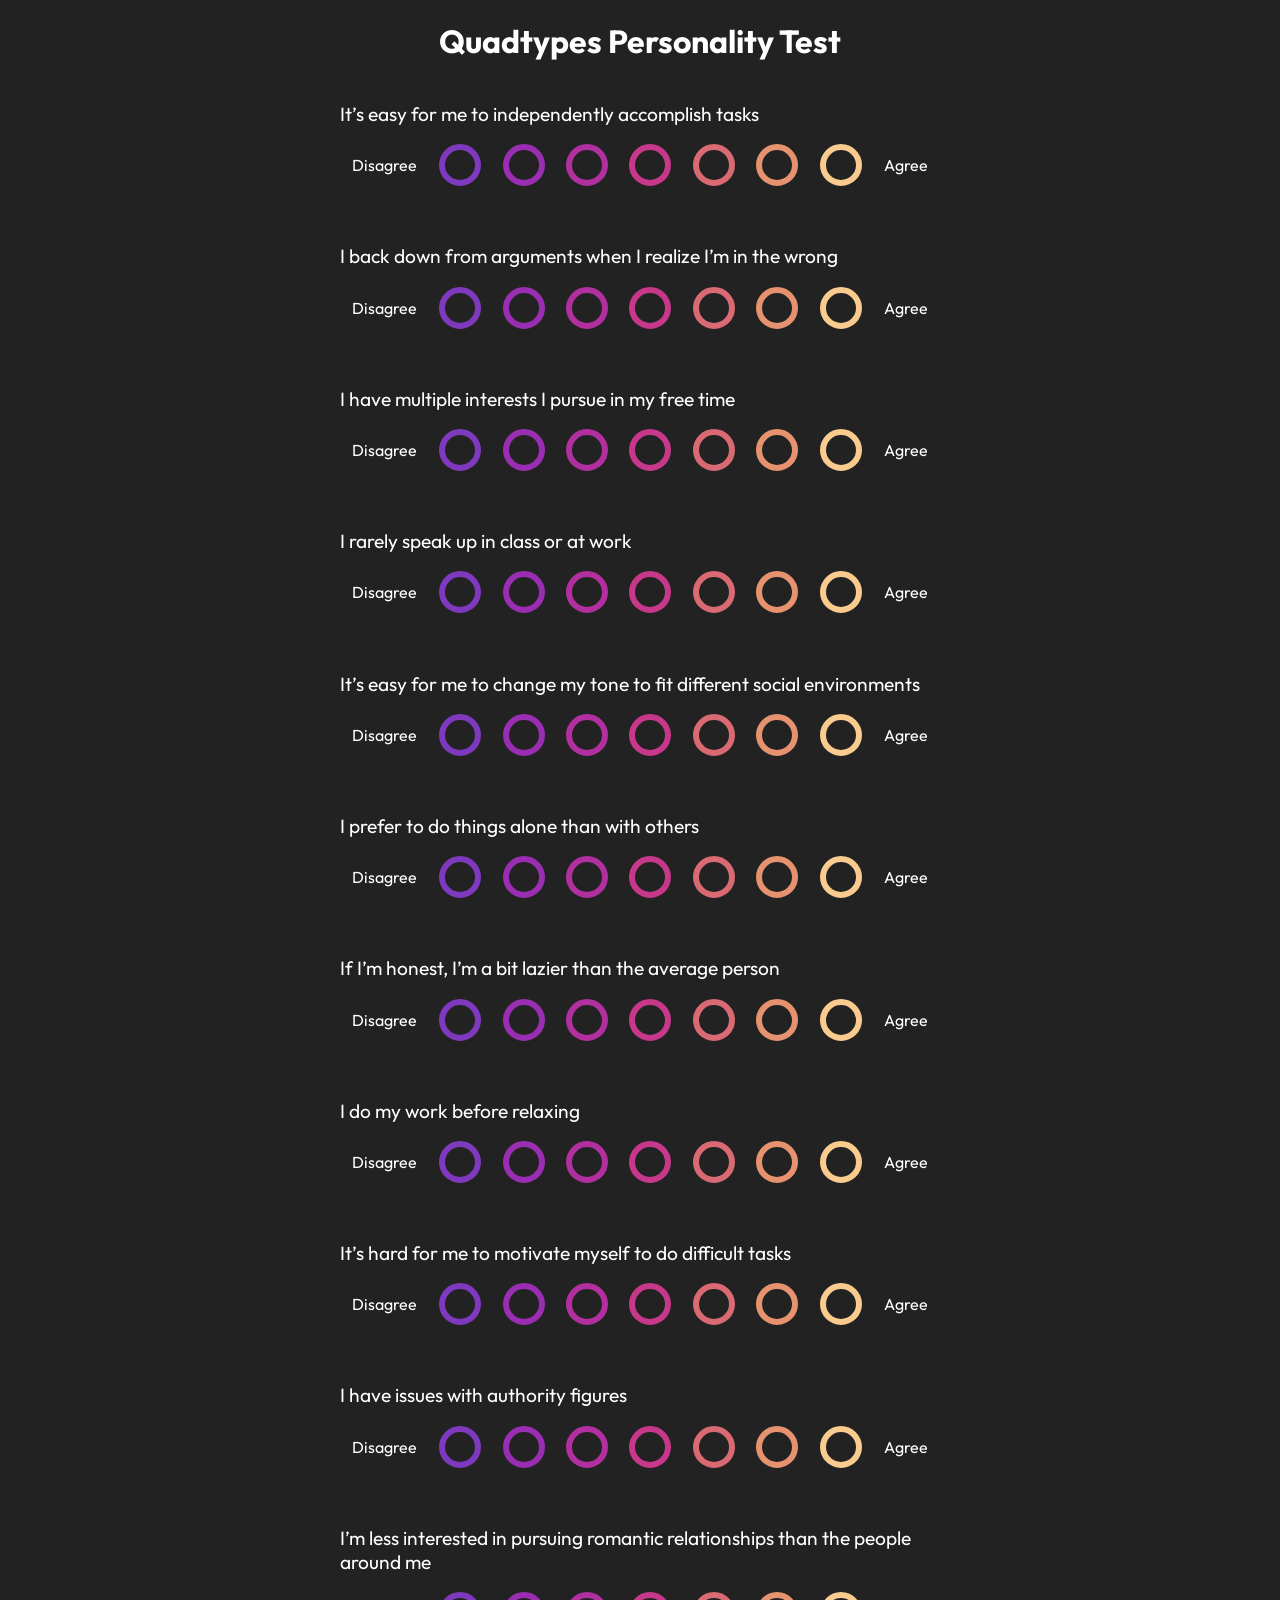
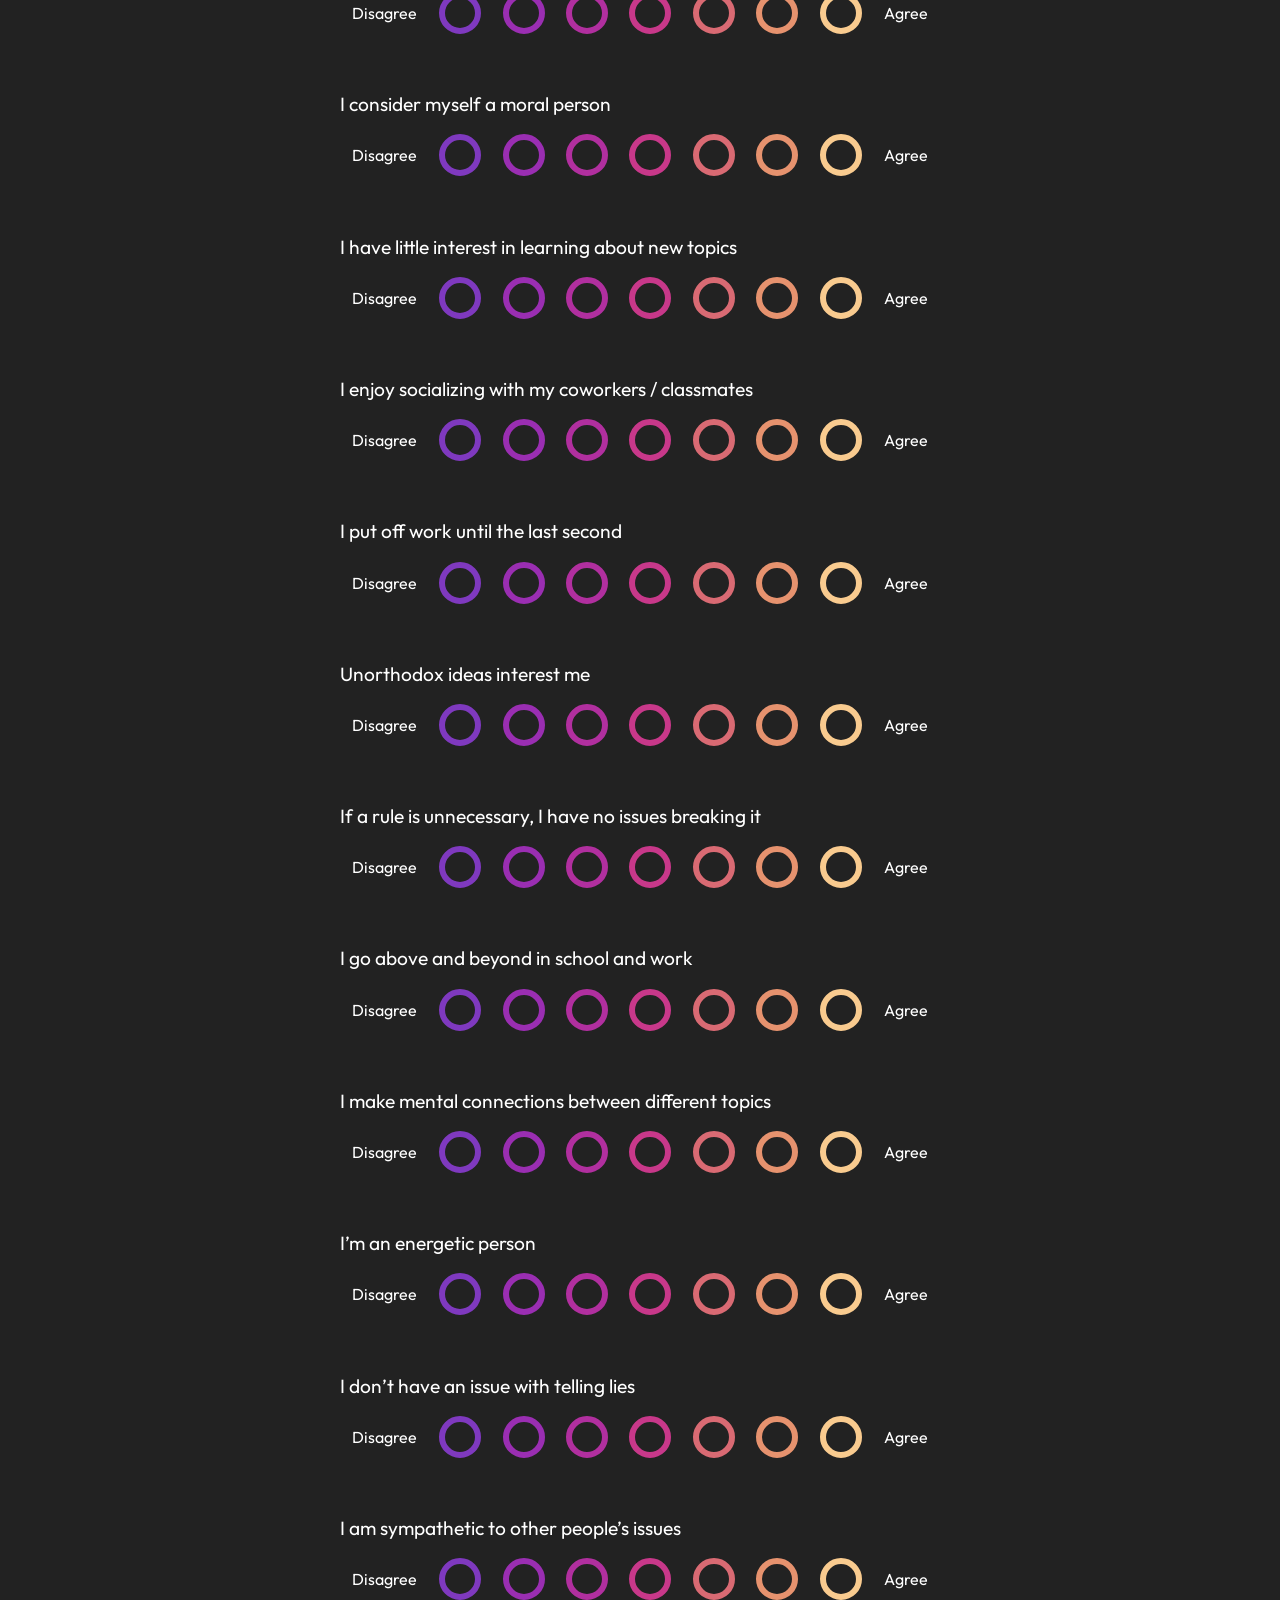
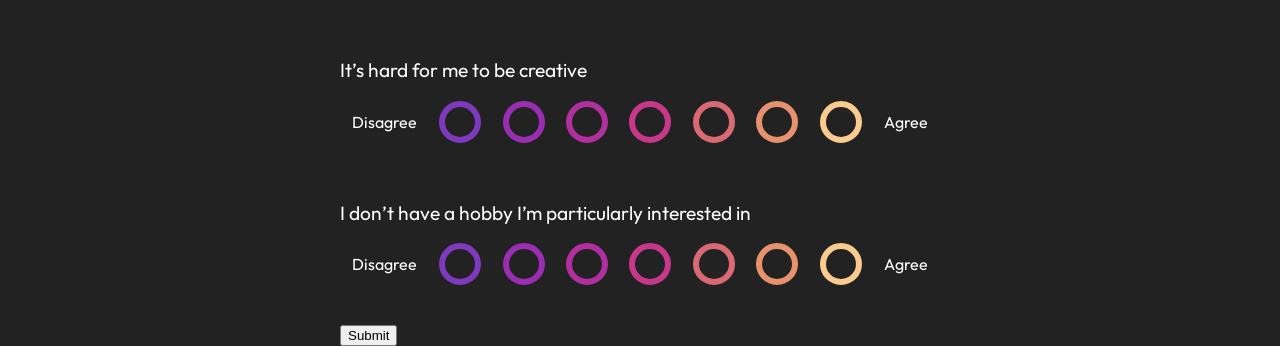
==== index.html @ 6d28d52e "Rename quiz to index.html to allow GitHub pages to host website" ====
<!DOCTYPE html>
<html lang="en">
<head>
    <meta charset="UTF-8">
    <meta name="viewport" content="width=device-width, initial-scale=1.0">
    <title>Quadtypes Personality Test</title>
    <link rel="stylesheet" href="styles.css">
    <script src="script.js" defer></script>
</head>
<body>
    <header>
        <h1>Quadtypes Personality Test</h1>
    </header>
    <main>
        <div id="questions-section"></div>
        <button id="submit-button">Submit</button>
    </main>
</body>
</html>
---- styles.css ----
@import url('https://fonts.googleapis.com/css2?family=Outfit:wght@100..900&display=swap');

:root {
    --color-6: #f9cb8f;
    --color-5: #e6926e;
    --color-4: #d96a73;
    --color-3: #c8388a;
    --color-2: #b12f9f;
    --color-1: #9a2eb2;
    --color-0: #7f39bf;
}
body {
    margin: 0px;
    background-color: #222;
    color: #fff;
    font-family: 'Outfit', sans-serif
}
header {
    display: flex;
    justify-content: center;
}
main {
    margin: 0 auto;
    max-width: 600px;
}
p {
    font-size: 1.2em;
}
.radio {
    display: flex;
    align-items: center;
    justify-content: space-around;
}
.button {
    width: 40px;
    height: 40px;
    border-radius: 100%;
    border: none;
    box-shadow: none;
    outline-width: 6px;
    outline-offset: -5px;
    outline-style: solid;
    background-color: transparent;
}
.pressed-button {
    background-color: red;
}
.question-holder {
    padding-bottom: 40px;
}
.outline-color-0 {
    outline-color: var(--color-0);
}
.outline-color-1 {
    outline-color: var(--color-1);
}
.outline-color-2 {
    outline-color: var(--color-2);
}
.outline-color-3 {
    outline-color: var(--color-3);
}
.outline-color-4 {
    outline-color: var(--color-4);
}
.outline-color-5 {
    outline-color: var(--color-5);
}
.outline-color-6 {
    outline-color: var(--color-6);
}
.background-color-0 {
    background-color: var(--color-0);
}
.background-color-1 {
    background-color: var(--color-1);
}
.background-color-2 {
    background-color: var(--color-2);
}
.background-color-3 {
    background-color: var(--color-3);
}
.background-color-4 {
    background-color: var(--color-4);
}
.background-color-5 {
    background-color: var(--color-5);
}
.background-color-6 {
    background-color: var(--color-6);
}
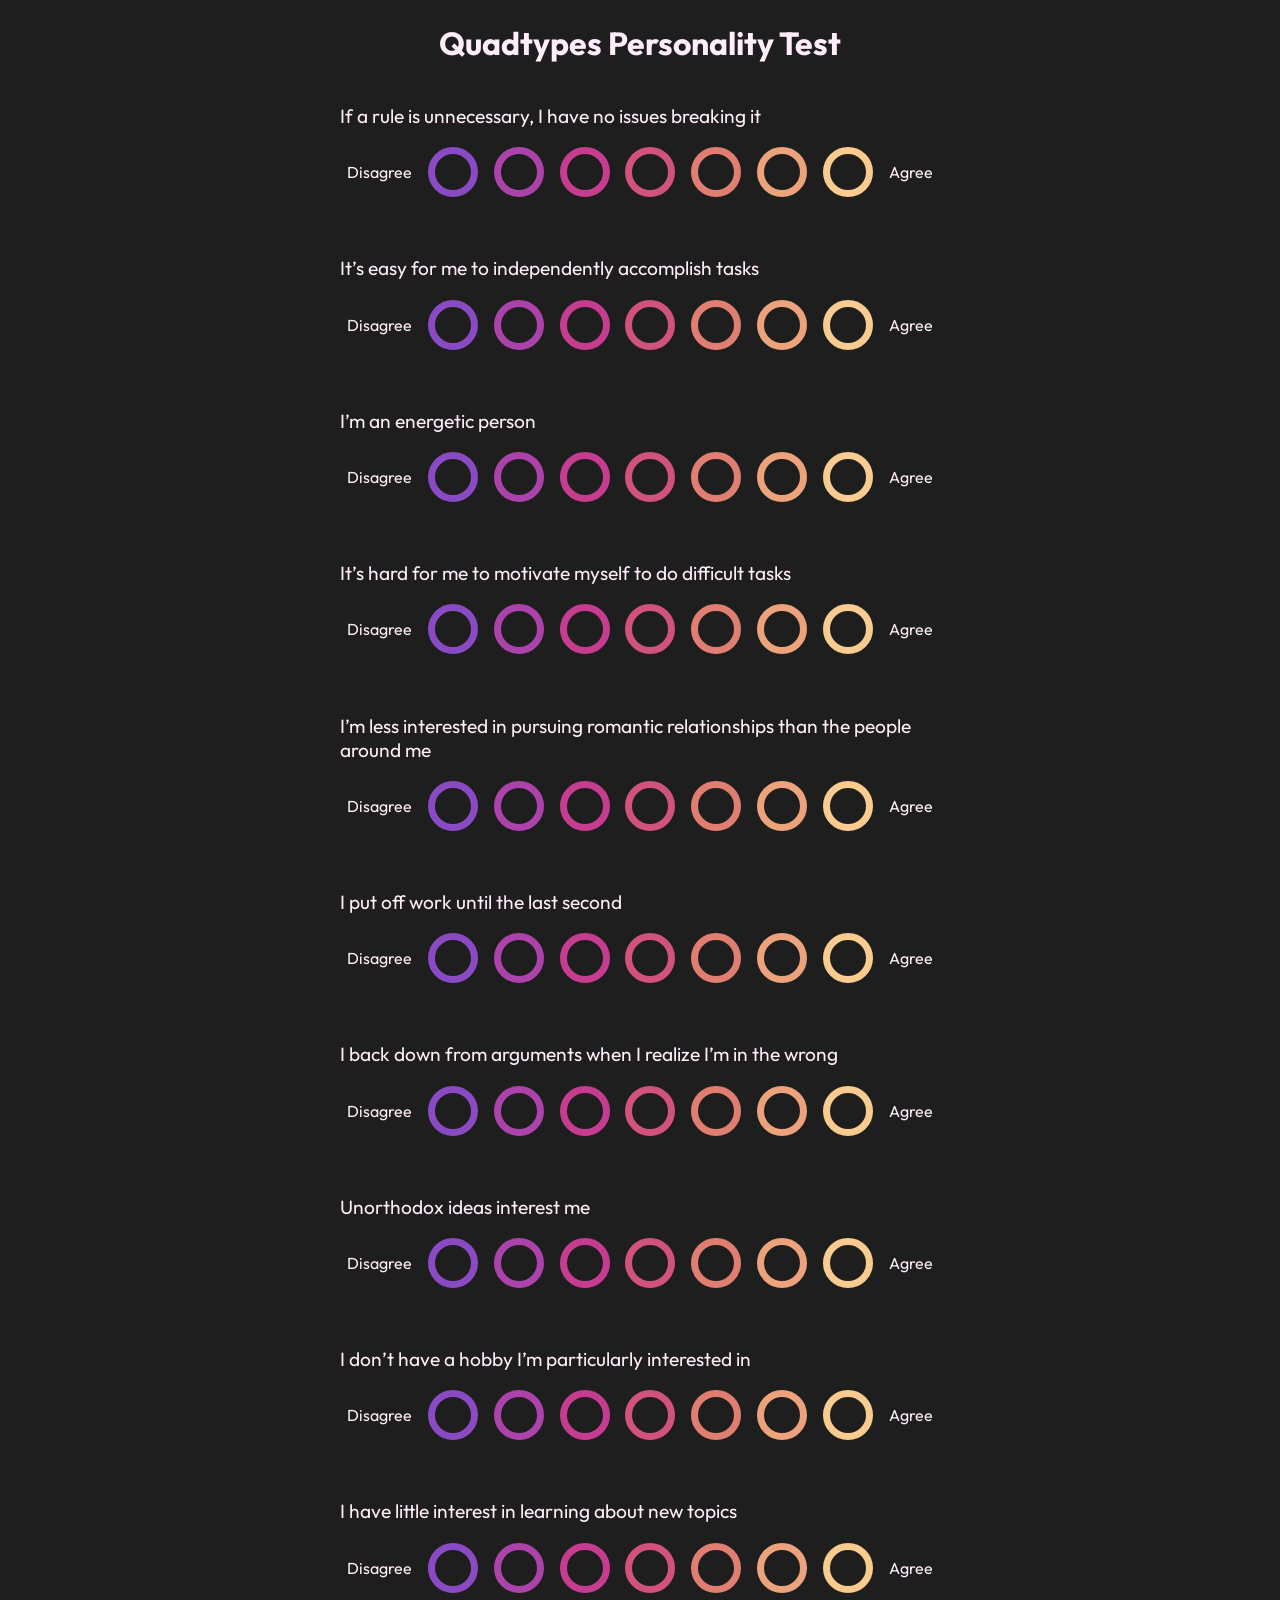
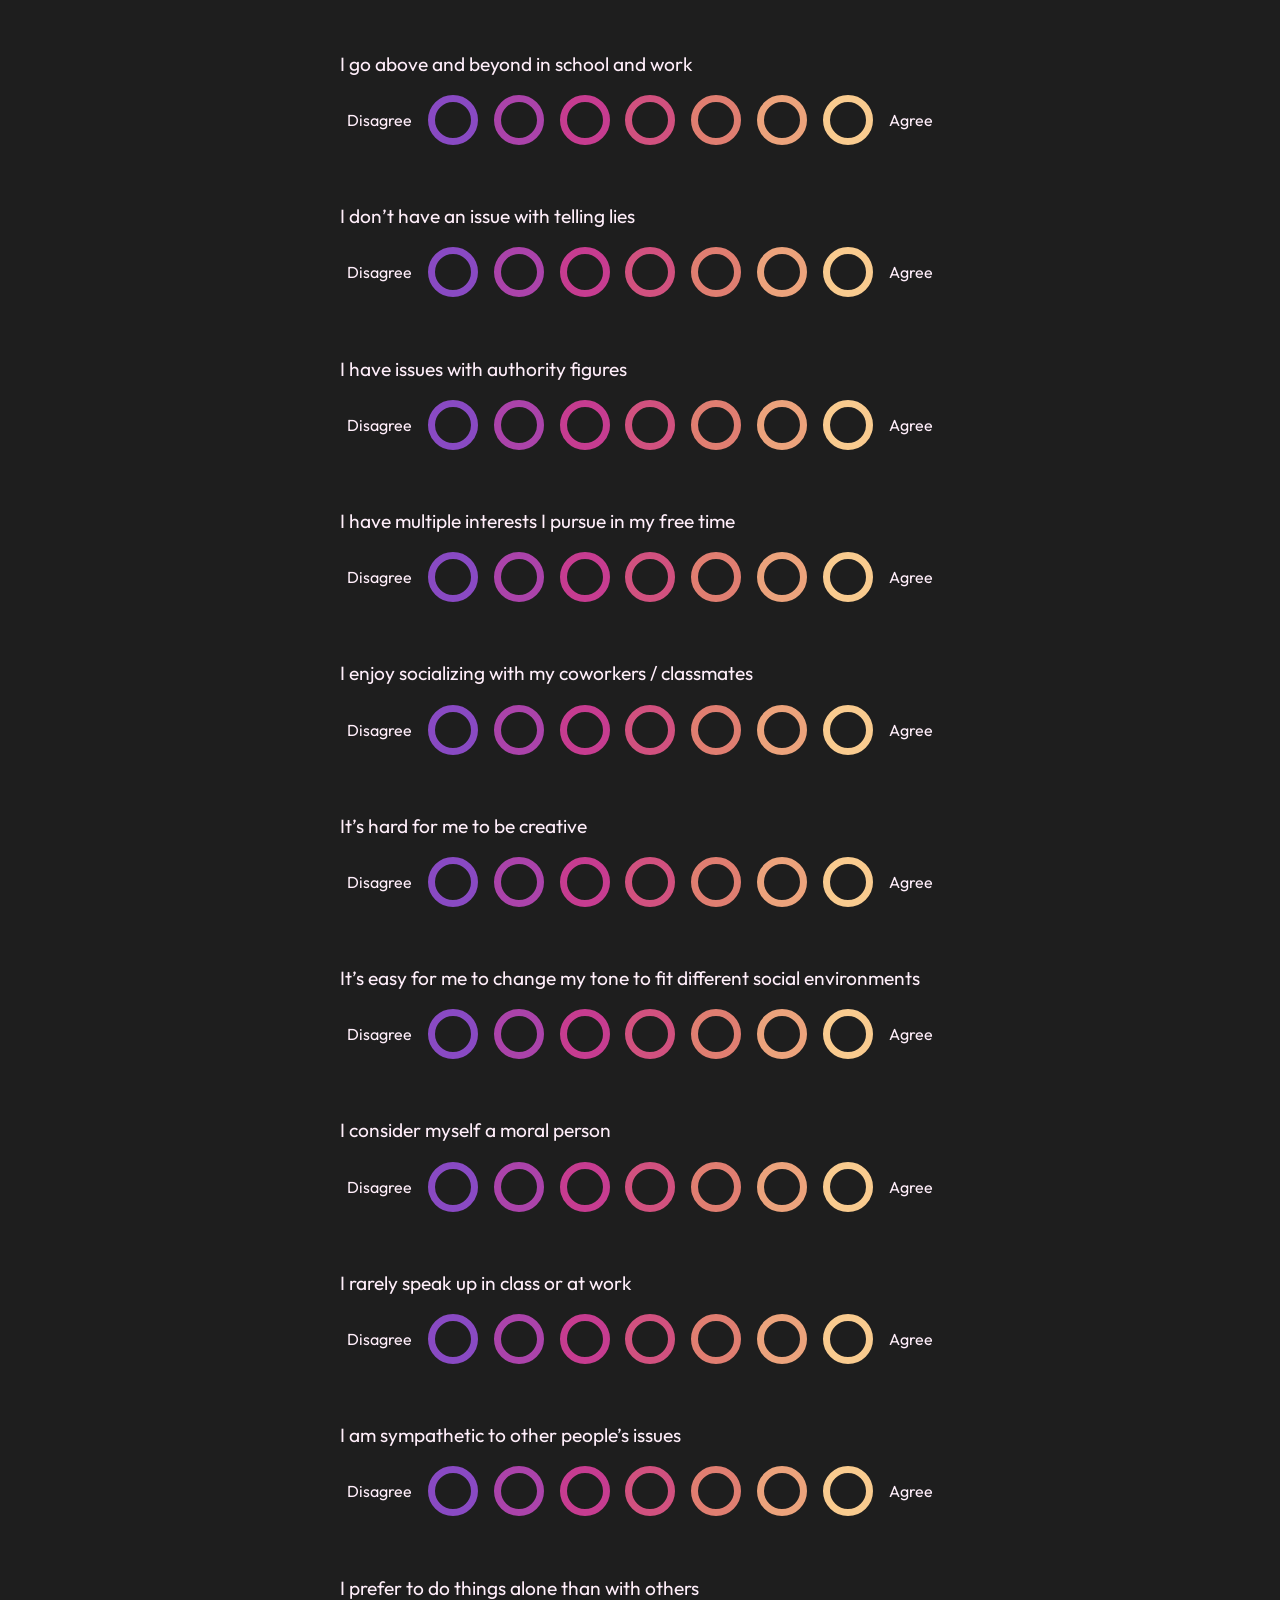
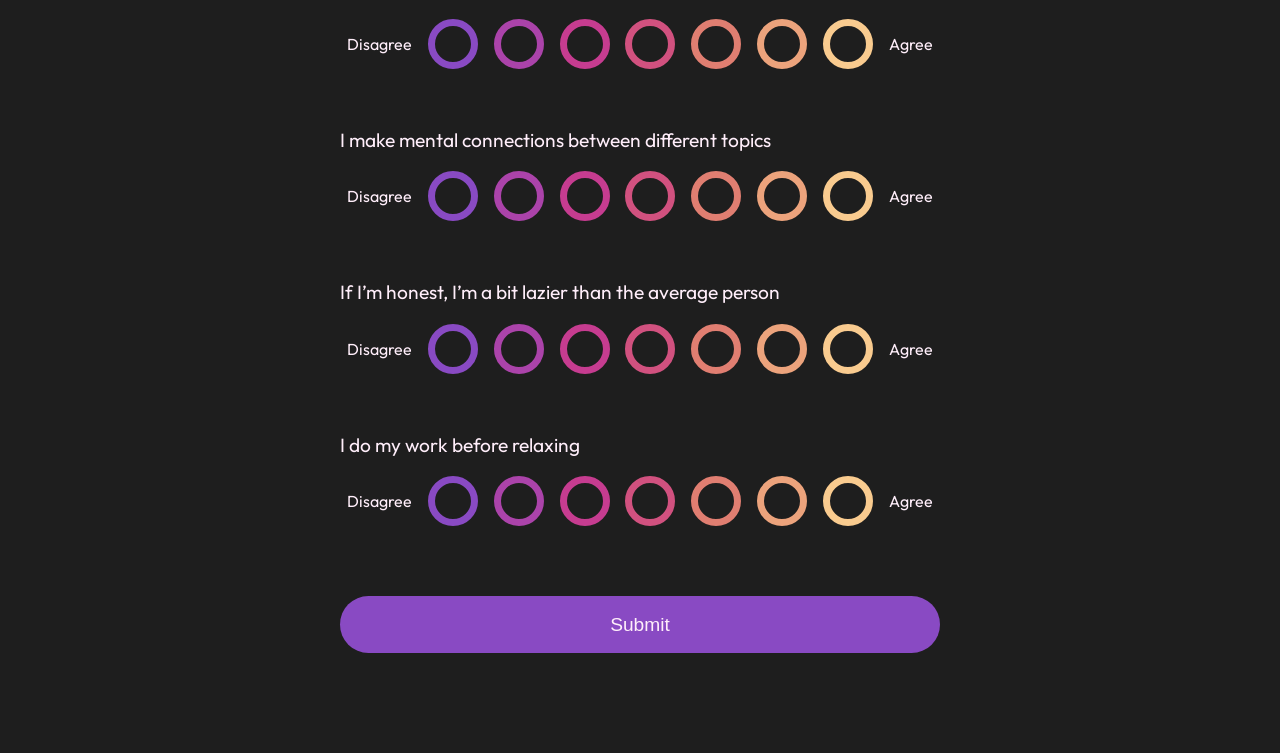
==== commit 43dc0cfd: "Add color and shape to submit button" ====
--- a/index.html
+++ b/index.html
@@ -13,7 +13,7 @@
     </header>
     <main>
         <div id="questions-section"></div>
-        <button id="submit-button">Submit</button>
+        <button class="submit-button background-color-0" id="submit-button">Submit</button>
     </main>
 </body>
 </html>
--- a/styles.css
+++ b/styles.css
@@ -1,26 +1,29 @@
 @import url('https://fonts.googleapis.com/css2?family=Outfit:wght@100..900&display=swap');
 
 :root {
-    --color-6: #f9cb8f;
-    --color-5: #e6926e;
-    --color-4: #d96a73;
-    --color-3: #c8388a;
-    --color-2: #b12f9f;
-    --color-1: #9a2eb2;
-    --color-0: #7f39bf;
+    --color-6: #F9CB8F;
+    --color-5: #ECA37C;
+    --color-4: #E07E71;
+    --color-3: #D1517F;
+    --color-2: #C63C90;
+    --color-1: #AB43AA;
+    --color-0: #894AC3;
+    --color-bg: #1e1e1e;
+    --color-text: #ffeefa;
 }
 body {
-    margin: 0px;
-    background-color: #222;
-    color: #fff;
+    margin: 2px;
+    background-color: var(--color-bg);
+    color: var(--color-text);
     font-family: 'Outfit', sans-serif
 }
 header {
     display: flex;
     justify-content: center;
+    text-align: center;
 }
 main {
-    margin: 0 auto;
+    margin: 0 auto 100px;
     max-width: 600px;
 }
 p {
@@ -30,44 +33,49 @@
     display: flex;
     align-items: center;
     justify-content: space-around;
+    gap: 2px;
 }
 .button {
-    width: 40px;
-    height: 40px;
+    width: 50px;
+    aspect-ratio: 1 / 1;
     border-radius: 100%;
-    border: none;
     box-shadow: none;
-    outline-width: 6px;
-    outline-offset: -5px;
-    outline-style: solid;
+    border-width: 7px;
+    border-style: solid;
     background-color: transparent;
 }
-.pressed-button {
-    background-color: red;
+.submit-button {
+    border-width: 0px;
+    color: var(--color-text);
+    border-radius: 40px;
+    height: 3em;
+    width: 100%;
+    font-size: 1.2em;
+    margin-top: 30px;
 }
 .question-holder {
     padding-bottom: 40px;
 }
-.outline-color-0 {
-    outline-color: var(--color-0);
+.border-color-0 {
+    border-color: var(--color-0);
 }
-.outline-color-1 {
-    outline-color: var(--color-1);
+.border-color-1 {
+    border-color: var(--color-1);
 }
-.outline-color-2 {
-    outline-color: var(--color-2);
+.border-color-2 {
+    border-color: var(--color-2);
 }
-.outline-color-3 {
-    outline-color: var(--color-3);
+.border-color-3 {
+    border-color: var(--color-3);
 }
-.outline-color-4 {
-    outline-color: var(--color-4);
+.border-color-4 {
+    border-color: var(--color-4);
 }
-.outline-color-5 {
-    outline-color: var(--color-5);
+.border-color-5 {
+    border-color: var(--color-5);
 }
-.outline-color-6 {
-    outline-color: var(--color-6);
+.border-color-6 {
+    border-color: var(--color-6);
 }
 .background-color-0 {
     background-color: var(--color-0);
